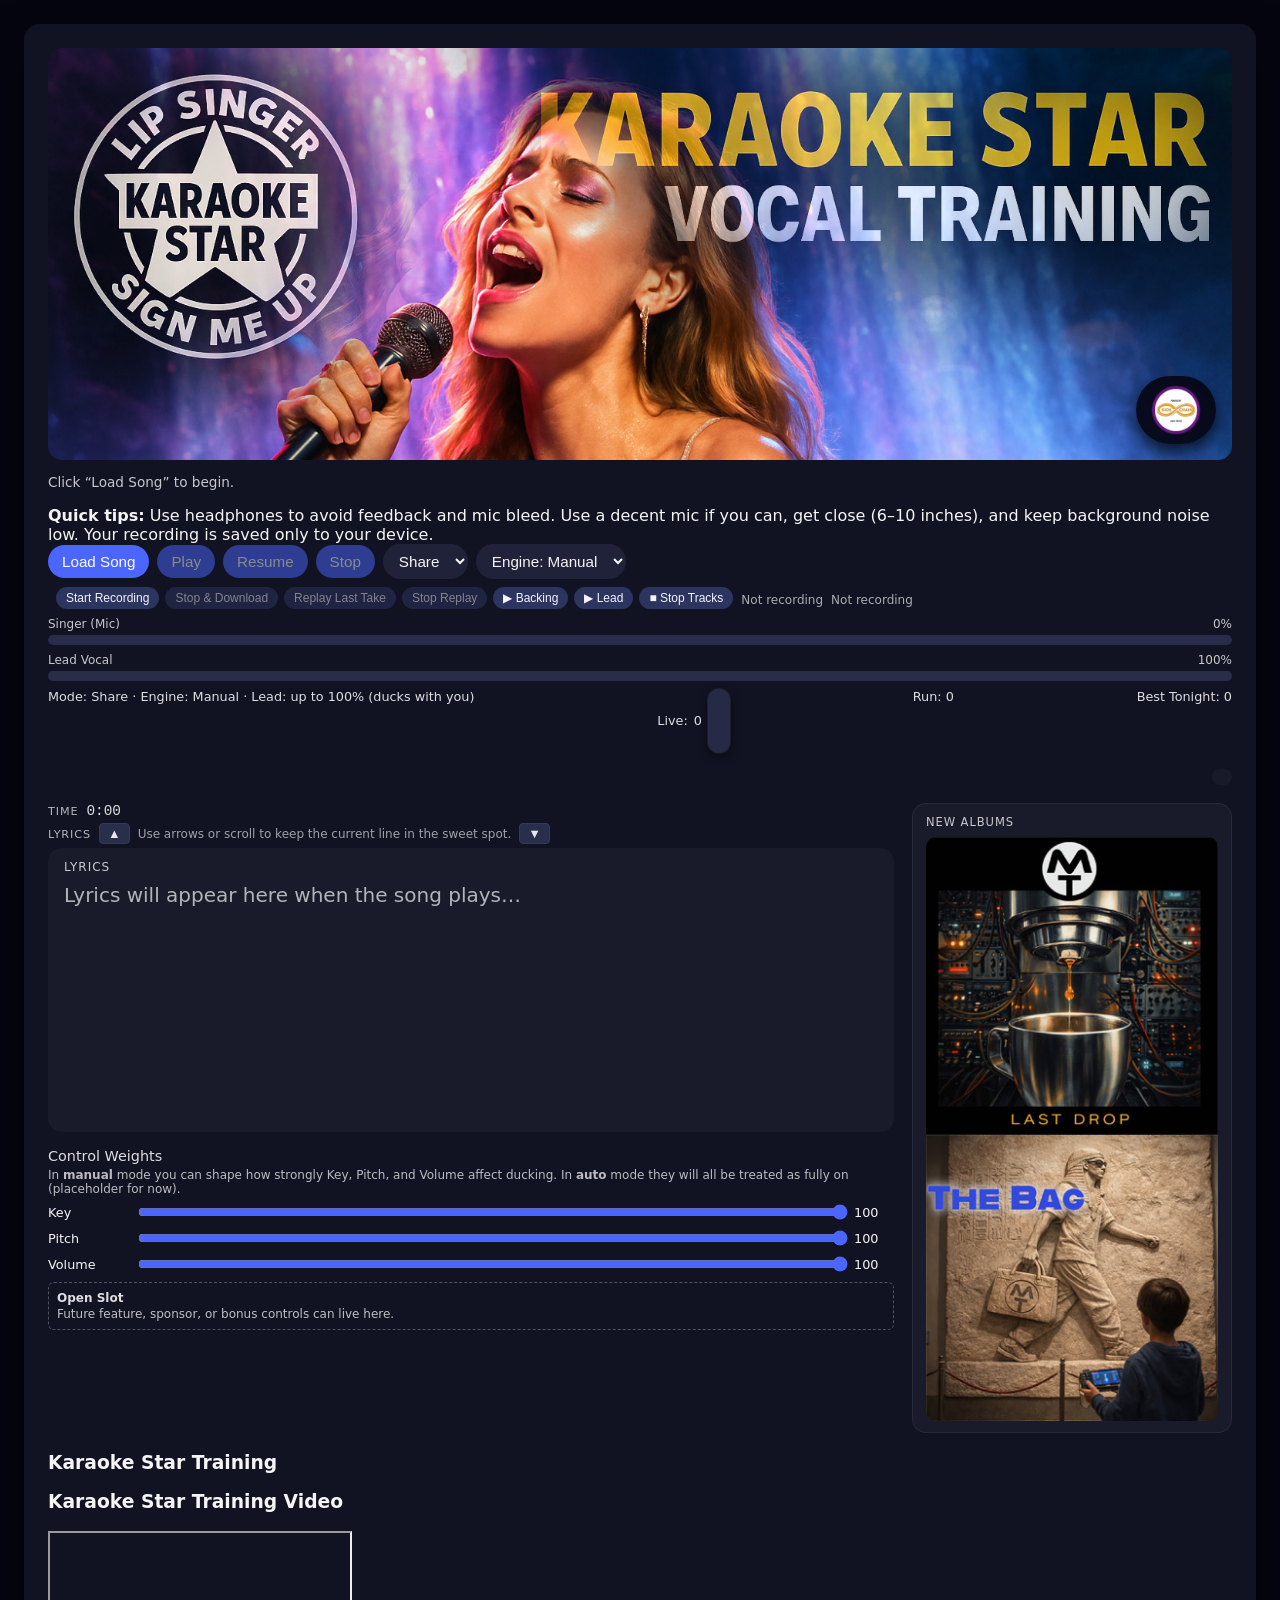
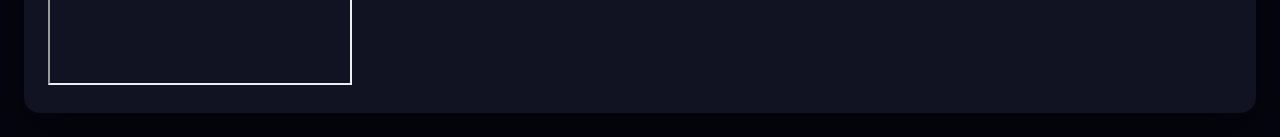
==== index.html @ d7000669 "Change ad label from 'Sponsor' to 'New Albums'" ====
<!DOCTYPE html>
<html lang="en">
<head>
  <meta charset="UTF-8" />
  <title>Karaoke Star – Full Build (Karaoke Star)</title>
  <meta name="viewport" content="width=device-width, initial-scale=1" />
  <style>
    body {
      font-family: system-ui, -apple-system, BlinkMacSystemFont, sans-serif;
      background: #050510;
      color: #f5f5f5;
      display: flex;
      justify-content: center;
      align-items: flex-start;
      min-height: 100vh;
      margin: 0;
      padding: 24px;
    }
    
    #app {
      width: 100%;
      max-width: 1200px;
      margin: 0 auto;
      background: #111322;
      border-radius: 16px;
      padding: 24px;
      box-shadow: 0 20px 40px rgba(0,0,0,0.5);
    }
    
    h1 {
      margin-top: 0;
      font-size: 1.6rem;
    }
    .controls {
      display: flex;
      flex-wrap: wrap;
      gap: 8px;
      align-items: center;
      font-size: 0.8rem;
      margin-bottom: 6px;
    }
    button, select, input[type="range"] {
      border-radius: 999px;
      border: none;
      font-size: 0.95rem;
    }
    button {
      padding: 8px 14px;
      cursor: pointer;
      background: #4b65ff;
      color: white;
    }
    button[disabled] {
      opacity: 0.5;
      cursor: default;
    }
    select {
      padding: 8px 12px;
      background: #20223a;
      color: #f5f5f5;
      cursor: pointer;
    }
    #status {
      font-size: 0.85rem;
      opacity: 0.8;
      margin-bottom: 16px;
      min-height: 1.2em;
    }
    .meters-grid {
      display: grid;
      grid-template-columns: 1fr;
      gap: 8px;
      margin-top: 8px;
      margin-bottom: 6px;
    }
    .meter-block {
      font-size: 0.8rem;
    }
    .meter-label-row {
      display: flex;
      justify-content: space-between;
      font-size: 0.75rem;
      opacity: 0.8;
    }
    .meter {
      margin-top: 4px;
      background: #2a2d4a;
      border-radius: 999px;
      overflow: hidden;
      height: 10px;
    }
    .meter-fill {
      height: 100%;
      width: 0%;
      background: #30e88f;
      transition: width 0.05s linear;
    }
    .meter-fill.lead {
      background: #ff6fb3;
    }
    .section-title {
      font-size: 0.9rem;
      margin-top: 16px;
      margin-bottom: 4px;
      opacity: 0.9;
    }
    .slider-row {
      display: grid;
      grid-template-columns: 80px 1fr 40px;
      gap: 8px;
      align-items: center;
      font-size: 0.8rem;
      margin-bottom: 6px;
    }
  .placeholder-panel {
      margin-top: 8px;
      padding: 8px;
      border-radius: 6px;
      border: 1px dashed rgba(255,255,255,0.3);
      font-size: 0.75rem;
      opacity: 0.9;
    }
    .placeholder-title {
      font-weight: 600;
      margin-bottom: 2px;
    }
    .placeholder-body {
      opacity: 0.85;
    }

    input[type="range"] {
      width: 100%;
      accent-color: #4b65ff;
    }
    .score-row {
      display: flex;
      justify-content: space-between;
      font-size: 0.8rem;
      margin-top: 8px;
      opacity: 0.9;
      gap: 12px;
      flex-wrap: wrap;
    }
    .track-controls-row {
      display: flex;
      justify-content: flex-end;
      align-items: center;
      gap: 12px;
      margin-bottom: 8px;
      font-size: 0.75rem;
    }

    .score-row span {
      white-space: nowrap;
    }
    .timer-row {
      display: flex;
      align-items: baseline;
      gap: 8px;
      margin-bottom: 4px;
      font-size: 0.8rem;
      opacity: 0.9;
    }
    .timer-label {
      text-transform: uppercase;
      letter-spacing: 0.08em;
      font-size: 0.7rem;
      opacity: 0.8;
    }
    .speed-buttons {
      display: inline-flex;
      gap: 4px;
    }
    .lyrics-arrow-row {
      display: inline-flex;
      align-items: center;
      gap: 8px;
    }
    .lyrics-arrow-btn {
      background: #2c3150;
      border: 1px solid #3a3f63;
      color: #ffffff;
      padding: 2px 8px;
      border-radius: 4px;
      cursor: pointer;
      font-size: 0.8rem;
      line-height: 1.2;
    }
    .lyrics-arrow-btn:hover {
      background: #393f68;
    }
    .lyrics-arrow-hint {
      font-size: 0.75rem;
      opacity: 0.7;
    }

    .speed-btn {
      font-size: 0.7rem;
      padding: 2px 6px;
      border-radius: 999px;
      border: 1px solid #444a66;
      background: #1f2333;
      color: #f5f5f5;
      cursor: pointer;
    }
    .speed-btn.speed-active {
      background: #f5c34d;
      color: #111322;
      border-color: #f5c34d;
    }

    #audioTimer {
      font-family: monospace;
      font-size: 0.9rem;
    }

    .lyrics-ad-row {
      display: grid;
      grid-template-columns: 2.2fr 1fr;
      gap: 16px;
      margin-top: 20px;
    }
    .lyrics-screen {
      background: #191b2a;
      border-radius: 14px;
      padding: 12px 16px;
      min-height: 260px;
      display: flex;
      flex-direction: column;
      justify-content: flex-start;
    }
    .lyrics-label {
      font-size: 0.75rem;
      opacity: 0.8;
      margin-bottom: 6px;
      text-transform: uppercase;
      letter-spacing: 0.08em;
    }
    #lyricsList {
      display: flex;
      flex-direction: column;
      gap: 6px;
      min-height: 180px;
      max-height: 240px;
      overflow-y: auto;
    }
    .lyric-line {
      font-size: 1.25rem;
      line-height: 1.5;
      opacity: 0.85;
      transition: opacity 0.15s ease, transform 0.15s ease;
    }
    
.lyric-line.current {
  font-size: 1.4em; /* stronger enlargement for sweet-spot line */
  font-weight: 700;
}

    .lyric-line.next {
      opacity: 0.8;
    }
    .lyric-line.prev {
      opacity: 0.4;
    }
    

    #sustainFill {
      height: 100%;
      width: 0%;
      background: #30e88f;
      transition: width 0.04s linear;
    }
    .sponsor-box {
      background: #191b2a;
      border-radius: 14px;
      padding: 12px 16px;
      display: flex;
      flex-direction: column;
      justify-content: space-between;
      min-height: 140px;
    }
    .sponsor-label {
      font-size: 0.75rem;
      opacity: 0.8;
      margin-bottom: 6px;
      text-transform: uppercase;
      letter-spacing: 0.08em;
    }
    .sponsor-slot {
      flex: 1;
      border-radius: 10px;
      border: 1px dashed rgba(255,255,255,0.25);
      display: flex;
      align-items: center;
      justify-content: center;
      font-size: 0.8rem;
      opacity: 0.7;
      text-align: center;
      padding: 8px;
    }
    .debug-audio {
      margin-top: 16px;
      padding: 8px 10px;
      border-radius: 10px;
      background: #191b2a;
      font-size: 0.75rem;
      opacity: 0.9;
    }
    .debug-audio audio {
      width: 100%;
      margin-top: 4px;
    }
    @media (max-width: 800px) {
      .lyrics-ad-row {
        grid-template-columns: 1fr;
      }
    }
  
    .header {
      display: flex;
      justify-content: center;
      margin-bottom: 12px;
    }
    .header img {
      max-width: 260px;
      width: 100%;
      height: auto;
      opacity: 0.95;
    }
    .sponsor-slot {
      flex: 1;
      border-radius: 10px;
      border: 1px dashed rgba(255,255,255,0.25);
      display: flex;
      align-items: center;
      justify-content: center;
      padding: 12px;
      text-align: center;
    }
    .sponsor-slot img {
      max-width: 100%;
      max-height: 90px;
      object-fit: contain;
      opacity: 0.9;
    }

  
    .top-banner {
      width: 100%;
      border-radius: 14px;
      overflow: hidden;
      margin-bottom: 14px;
      background: #0c0d18;
    }
    .top-banner img {
      width: 100%;
      height: auto;
      display: block;
    }

    
    .layout {
      display: grid;
      grid-template-columns: minmax(0, 1fr) 320px;
      gap: 18px;
      margin-top: 18px;
      align-items: flex-start;
      width: 100%;
    }
    
    .maincol { min-width: 0; }
    .adcol {
      display: flex;
      flex-direction: column;
      gap: 14px;
    }
    .adbox {
      background: #191b2a;
      border-radius: 14px;
      padding: 12px 14px;
      box-shadow: inset 0 0 0 1px rgba(255,255,255,0.06);
    }
    .adlabel {
      font-size: 0.72rem;
      opacity: 0.8;
      margin-bottom: 8px;
      text-transform: uppercase;
      letter-spacing: 0.08em;
    }
    .adbox img {
      width: 100%;
      height: auto;
      display: block;
      border-radius: 10px;
      opacity: 0.95;
    }
    .adplaceholder {
      height: 540px;
      border-radius: 10px;
      border: 1px dashed rgba(255,255,255,0.22);
      display: flex;
      align-items: center;
      justify-content: center;
      text-align: center;
      font-size: 0.9rem;
      opacity: 0.7;
      line-height: 1.3;
    }
    .ad-top img {
      max-height: 170px;
      object-fit: contain;
    }

    .bottom-ad {
      margin-top: 14px;
      background: #191b2a;
      border-radius: 14px;
      padding: 12px 14px;
      box-shadow: inset 0 0 0 1px rgba(255,255,255,0.06);
    }
    .adleaderboard {
      width: 100%;
      max-width: 728px;
      height: 90px;
      border-radius: 10px;
      border: 1px dashed rgba(255,255,255,0.22);
      display: flex;
      align-items: center;
      justify-content: center;
      margin: 0 auto;
      font-size: 0.95rem;
      opacity: 0.7;
    }

    @media (max-width: 900px) {
      
    .layout {
      display: grid;
      grid-template-columns: minmax(0, 1fr) 320px;
      gap: 18px;
      margin-top: 18px;
      align-items: flex-start;
      width: 100%;
    }
    
      .adplaceholder { height: 250px; }
    }

  
    .top-banner {
      position: relative;
      width: 100%;
      border-radius: 14px;
      overflow: hidden;
      margin-bottom: 14px;
      background: #0c0d18;
    }
    .top-banner img {
      width: 100%;
      height: auto;
      display: block;
    }
    .banner-badge {
      position: absolute;
      right: 16px;
      bottom: 16px;
      padding: 8px 14px;
      border-radius: 999px;
      background: rgba(5,5,16,0.9);
      box-shadow: 0 8px 18px rgba(0,0,0,0.7);
      transform: translateY(0);
    }
    .banner-badge img {
      height: 52px;
      width: auto;
      display: block;
    }

    .layout {
      display: grid;
      grid-template-columns: minmax(0, 1fr) 320px;
      gap: 18px;
      margin-top: 18px;
      align-items: flex-start;
      width: 100%;
    }
    .maincol {
      min-width: 0;
    }
    .adcol {
      display: flex;
      flex-direction: column;
      gap: 14px;
    }
    .adbox {
      background: #191b2a;
      border-radius: 14px;
      padding: 12px 14px;
      box-shadow: inset 0 0 0 1px rgba(255,255,255,0.06);
    }
    .adlabel {
      font-size: 0.72rem;
      opacity: 0.8;
      margin-bottom: 8px;
      text-transform: uppercase;
      letter-spacing: 0.08em;
    }
    .adplaceholder {
      height: 540px;
      border-radius: 10px;
      border: 1px dashed rgba(255,255,255,0.22);
      display: flex;
      align-items: center;
      justify-content: center;
      text-align: center;
      font-size: 0.9rem;
      opacity: 0.7;
      line-height: 1.3;
    }
    @media (max-width: 900px) {
      .layout {
        grid-template-columns: 1fr;
      }
      .adplaceholder {
        height: 250px;
      }
    }

    .score-meter-block {
      margin-top: 6px;
    }
    .score-meter-block .meter {
      margin-top: 4px;
    }

  
    
    .live-score-wrap {
      display: inline-flex;
      align-items: center;
      gap: 6px;
    }
    .live-meter {
      display: inline-flex;
      align-items: flex-end;
      justify-content: center;
      width: 22px;
      height: 64px;
      border-radius: 999px;
      background: #2a2d4a;
      overflow: hidden;
      box-shadow: 0 0 0 1px rgba(255,255,255,0.08), 0 4px 10px rgba(0,0,0,0.6);
    }
    .live-meter #liveMeterFill {
      display: block;
      width: 100%;
      height: 0%;
      background: #30e88f;
      transition: height 0.08s linear, background-color 0.1s linear;
    }

  
    .record-controls {
      margin-top: 10px;
      padding-top: 8px;
      border-top: 1px solid rgba(255,255,255,0.1);
      font-size: 0.8rem;
    }
    .record-label {
      text-transform: uppercase;
      letter-spacing: 0.08em;
      opacity: 0.8;
      margin-bottom: 4px;
    }
    .record-buttons {
      display: flex;
      gap: 8px;
      margin-bottom: 4px;
    }
    .record-buttons button {
      font-size: 0.78rem;
      padding: 4px 10px;
      border-radius: 999px;
      border: none;
      cursor: pointer;
      background: #2b3560;
      color: #f4f4ff;
    }
    .record-buttons button[disabled] {
      opacity: 0.5;
      cursor: default;
    }
    .record-status {
      opacity: 0.8;
      font-size: 0.75rem;
    }
    .record-status-row {
      margin-top: 4px;
      font-size: 0.75rem;
      opacity: 0.85;
    }


  
    .record-inline {
      display: inline-flex;
      align-items: center;
      gap: 6px;
      margin-left: 8px;
    }
  .track-play-buttons {
      display: flex;
      justify-content: flex-start;
      gap: 8px;
      margin-top: 4px;
      margin-bottom: 4px;
      font-size: 0.8rem;
    }

    .record-inline button {
      font-size: 0.75rem;
      padding: 4px 10px;
      border-radius: 999px;
      border: none;
      cursor: pointer;
      background: #2b3560;
      color: #f4f4ff;
    }
    .record-inline button[disabled] {
      opacity: 0.5;
      cursor: default;
    }
    .record-status {
      opacity: 0.8;
      font-size: 0.75rem;
    }

  </style>
</head>
<body>
  <div id="app">
    <div class="top-banner">
  <img src="ks-app-banner.jpg" alt="Karaoke Star Vocal Training" />
  <div class="banner-badge">
    <img src="sidechain-logo2.png" alt="Powered by Side-Chain" />
  </div>
</div>

    <div id="status">Click “Load Song” to begin.</div>
    <div class="tips-inline">
      <strong>Quick tips:</strong>
      <span>Use headphones to avoid feedback and mic bleed. Use a decent mic if you can, get close (6–10 inches), and keep background noise low. Your recording is saved only to your device.</span>
    </div>


    <div class="controls">
      <button id="loadBtn">Load Song</button>
      <button id="playBtn" disabled>Play</button>
      <button id="resumeBtn" disabled>Resume</button>
      <button id="stopBtn" disabled>Stop</button>

      <select id="modeSelect">
        <option value="share">Share</option>
        <option value="assist">Assist</option>
        <option value="ghost">Ghost</option>
      </select>

      <select id="engineSelect">
        <option value="manual">Engine: Manual</option>
        <option value="auto">Engine: Auto</option>
      </select>

              <div class="record-inline">
      <button id="recordBtn">Start Recording</button>
      <button id="stopRecordBtn" disabled>Stop &amp; Download</button>
      <button id="replayBtn" disabled>Replay Last Take</button>
      <button id="stopReplayBtn" disabled>Stop Replay</button>
      <button type="button" id="playBackingBtn" onclick="var a=document.getElementById('backingAudio'); if(a){a.currentTime=0; a.play();}">▶ Backing</button>
      <button type="button" id="playGuideBtn" onclick="var a=document.getElementById('guideAudio'); if(a){a.currentTime=0; a.play();}">▶ Lead</button>
      <button type="button" id="stopTracksBtn" onclick="var b=document.getElementById('backingAudio'); var g=document.getElementById('guideAudio'); if(b){b.pause();} if(g){g.pause();}">■ Stop Tracks</button>
    </div>
    <div class="record-status-row">
      <span id="recordStatus" class="record-status">Not recording</span>
    </div>
    <div class="record-status-row">
      <span id="recordStatus" class="record-status">Not recording</span>
    </div>
    </div>

    <div class="meters-grid">
      <div class="meter-block">
        <div class="meter-label-row">
          <span>Singer (Mic)</span>
          <span id="micLabelVal">0%</span>
        </div>
        <div class="meter">
          <div id="micMeter" class="meter-fill"></div>
        </div>
      </div>
      <div class="meter-block">
        <div class="meter-label-row">
          <span>Lead Vocal</span>
          <span id="leadLabelVal">100%</span>
        </div>
        <div class="meter">
          <div id="leadMeter" class="meter-fill lead"></div>
        </div>
      </div>
    </div>

    <div class="score-row">
      <span id="modeLabel">Mode: Share · Engine: Manual</span>
      <span class="live-score-wrap">
        Live: <span id="scoreVal">0</span>
        <span class="live-meter">
          <span id="liveMeterFill"></span>
        </span>
      </span>
      <span>Run: <span id="runScoreVal">0</span></span>
      <span>Best Tonight: <span id="bestScoreVal">0</span></span>
    </div>
    <div class="track-controls-row">
      <div class="debug-audio">
            <audio id="backingAudio" src="1 Instrumental.mp3?v=ks1" controls style="display:none;"></audio>
            <audio id="guideAudio" src="0 Lead Vocals.mp3?v=ks1" controls style="display:none;"></audio>
          </div>
    </div>


    
<div class="layout">
  <div class="maincol">
    
    <div class="timer-row">
      <span class="timer-label">Time</span>
      <span id="audioTimer">0:00</span>
    </div>
    <div class="timer-row">
      <span class="timer-label">Lyrics</span>
      <div class="lyrics-arrow-row">
        <button type="button" id="lyricsUpBtn" class="lyrics-arrow-btn">▲</button>
        <span class="lyrics-arrow-hint">Use arrows or scroll to keep the current line in the sweet spot.</span>
        <button type="button" id="lyricsDownBtn" class="lyrics-arrow-btn">▼</button>
      </div>
    </div>
    <div class="lyrics-screen">
      <div class="lyrics-label">Lyrics</div>
      <div id="lyricsList">
        <div class="lyric-line" style="opacity:0.7;">Lyrics will appear here when the song plays…</div>
      </div>
      <div class="sustain-bar"><div id="sustainFill"></div></div>
    </div>

    <div class="section-title">Control Weights</div>
    <div style="font-size:0.75rem; opacity:0.75; margin-bottom:6px;">
      In <strong>manual</strong> mode you can shape how strongly Key, Pitch, and Volume affect ducking.
      In <strong>auto</strong> mode they will all be treated as fully on (placeholder for now).
    </div>

    <div class="slider-row">
      <span>Key</span>
      <input id="keySlider" type="range" min="0" max="100" value="100" />
      <span id="keyVal">100</span>
    </div>
    <div class="slider-row">
      <span>Pitch</span>
      <input id="pitchSlider" type="range" min="0" max="100" value="100" />
      <span id="pitchVal">100</span>
    </div>
    <div class="slider-row">
      <span>Volume</span>
      <input id="volSlider" type="range" min="0" max="100" value="100" />
      <span id="volVal">100</span>
    </div>

    <div class="placeholder-panel">
      <div class="placeholder-title">Open Slot</div>
      <div class="placeholder-body">Future feature, sponsor, or bonus controls can live here.</div>
    </div>


  </div>

  <aside class="adcol">
  <div class="adbox ad-right">
    <div class="adlabel">New Albums</div>
    <img src="side bar ad.jpg" alt="Sponsor Ad" />
  </div>
</aside>

</div>
<div id="bottomAdArea" class="bottom-panel">
  <h3 class="panel-title">Karaoke Star Training</h3>

  <div id="bottomAdArea" class="bottom-panel">
  <h3 class="panel-title">Karaoke Star Training Video</h3>

<div class="video-frame">
  <iframe
    src="https://www.youtube.com/embed/yG9wva7HXNk?rel=0"
    title="Karaoke Star Training Video"
    allow="accelerometer; autoplay; clipboard-write; encrypted-media; gyroscope; picture-in-picture; web-share"
    referrerpolicy="strict-origin-when-cross-origin"
    allowfullscreen>
  </iframe>
</div>
  </div>
</div>

</div>



  </div>

  <script src="app.js"></script>
</body>
</html>
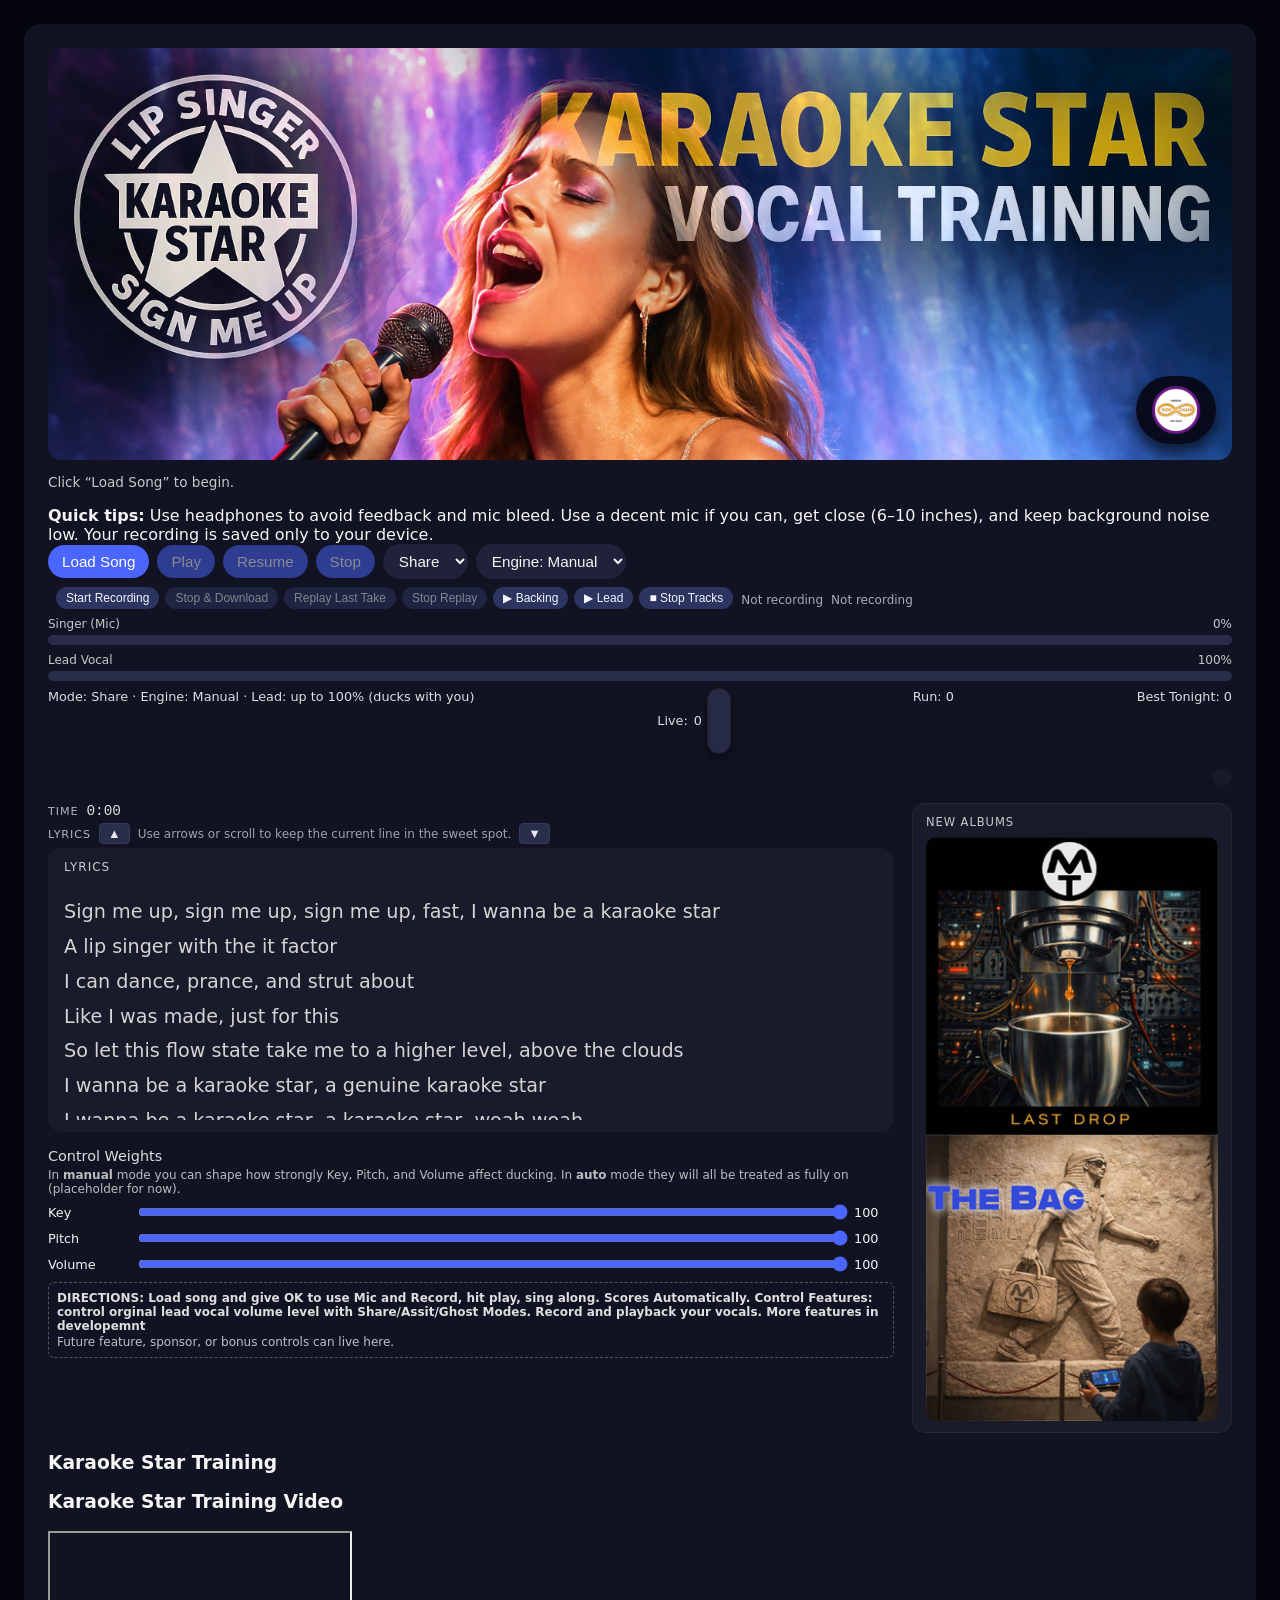
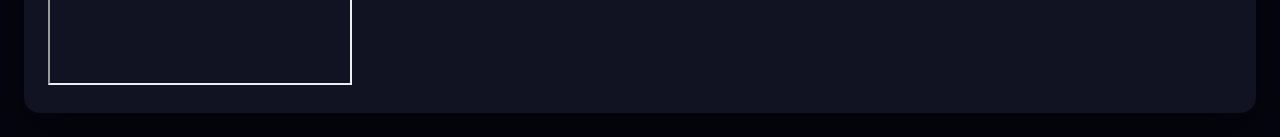
==== commit d8af4273: "Update placeholder title with detailed instructions" ====
--- a/index.html
+++ b/index.html
@@ -774,7 +774,7 @@
     </div>
 
     <div class="placeholder-panel">
-      <div class="placeholder-title">Open Slot</div>
+      <div class="placeholder-title">DIRECTIONS: Load song and give OK to use Mic and Record, hit play, sing along. Scores Automatically. Control Features: control orginal lead vocal volume level with Share/Assit/Ghost Modes. Record and playback your vocals. More features in developemnt </div>
       <div class="placeholder-body">Future feature, sponsor, or bonus controls can live here.</div>
     </div>
 
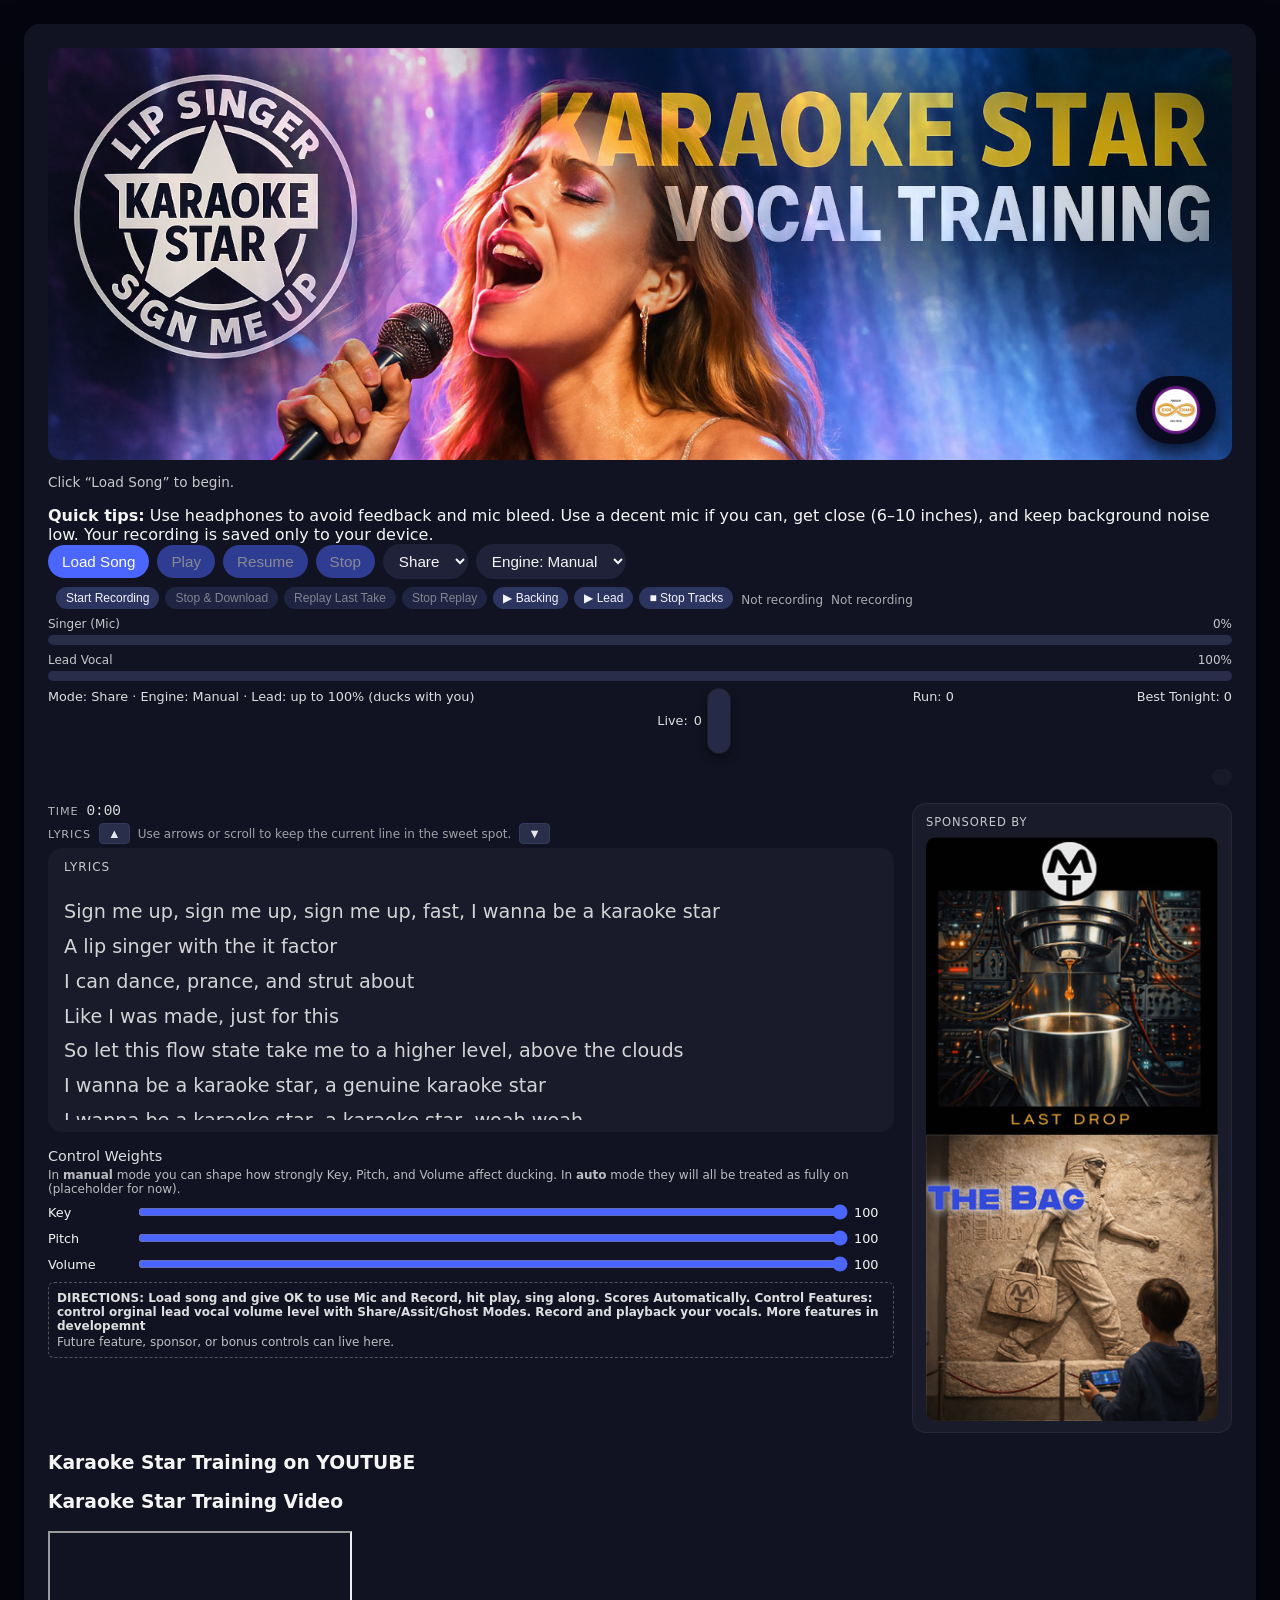
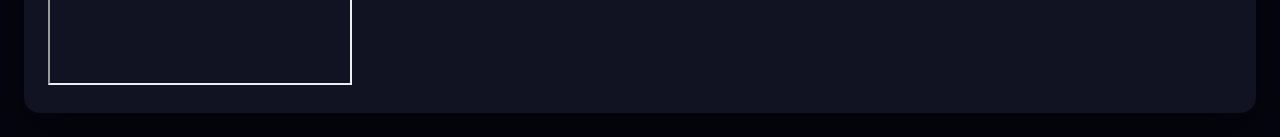
==== commit 93339327: "Update ad label and panel title in index.html" ====
--- a/index.html
+++ b/index.html
@@ -783,14 +783,14 @@
 
   <aside class="adcol">
   <div class="adbox ad-right">
-    <div class="adlabel">New Albums</div>
+    <div class="adlabel">SPONSORED BY</div>
     <img src="side bar ad.jpg" alt="Sponsor Ad" />
   </div>
 </aside>
 
 </div>
 <div id="bottomAdArea" class="bottom-panel">
-  <h3 class="panel-title">Karaoke Star Training</h3>
+  <h3 class="panel-title">Karaoke Star Training on YOUTUBE</h3>
 
   <div id="bottomAdArea" class="bottom-panel">
   <h3 class="panel-title">Karaoke Star Training Video</h3>
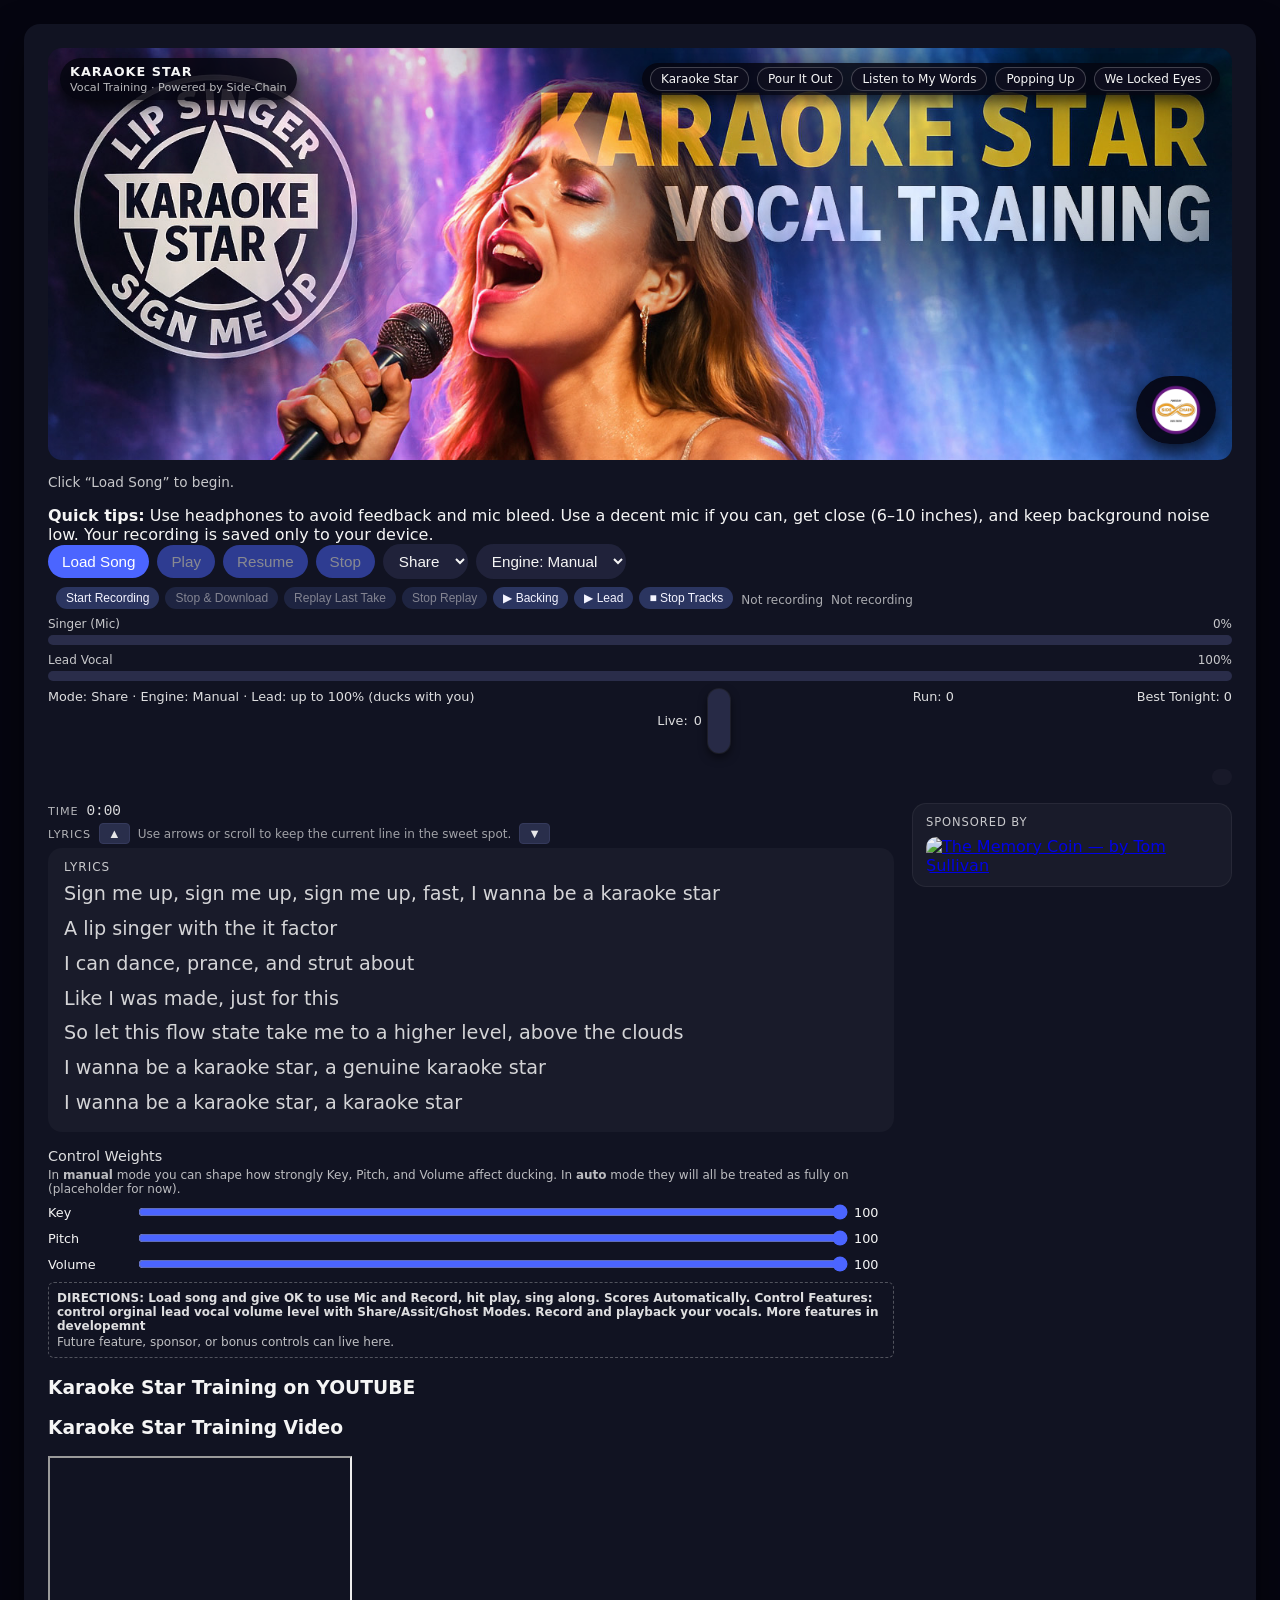
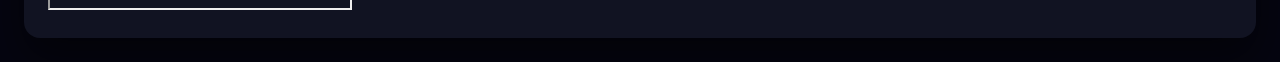
==== commit d62128d4: "Replace sidebar ad image with a link to Amazon" ====
--- a/index.html
+++ b/index.html
@@ -784,7 +784,18 @@
   <aside class="adcol">
   <div class="adbox ad-right">
     <div class="adlabel">SPONSORED BY</div>
-    <img src="side bar ad.jpg" alt="Sponsor Ad" />
+    <a
+  class="ks-side-ad"
+  href="https://www.amazon.com/Memory-Coin-Tom-Sullivan/dp/B0C9S7P6GG/ref=sr_1_1?crid=38XDJUH2N9OTW&dib=eyJ2IjoiMSJ9.-L8wD9fhIXTiihJiYsI1rw.ON3FMla7JakoX275145_N2HysDHoFah-qk6hAaNQyiE&dib_tag=se&keywords=the+memory+coin+by+tom+sullivan&qid=1767472836&sprefix=the+memory+coin+by+tom+sullivan%2Caps%2C197&sr=8-1&updatePaymentsPortalPreferenceSuccess=true"
+  target="_blank"
+  rel="noopener noreferrer"
+>
+  <img
+    src="ammemcoin.jpg"
+    alt="The Memory Coin — by Tom Sullivan"
+  >
+</a>
+
   </div>
 </aside>
 
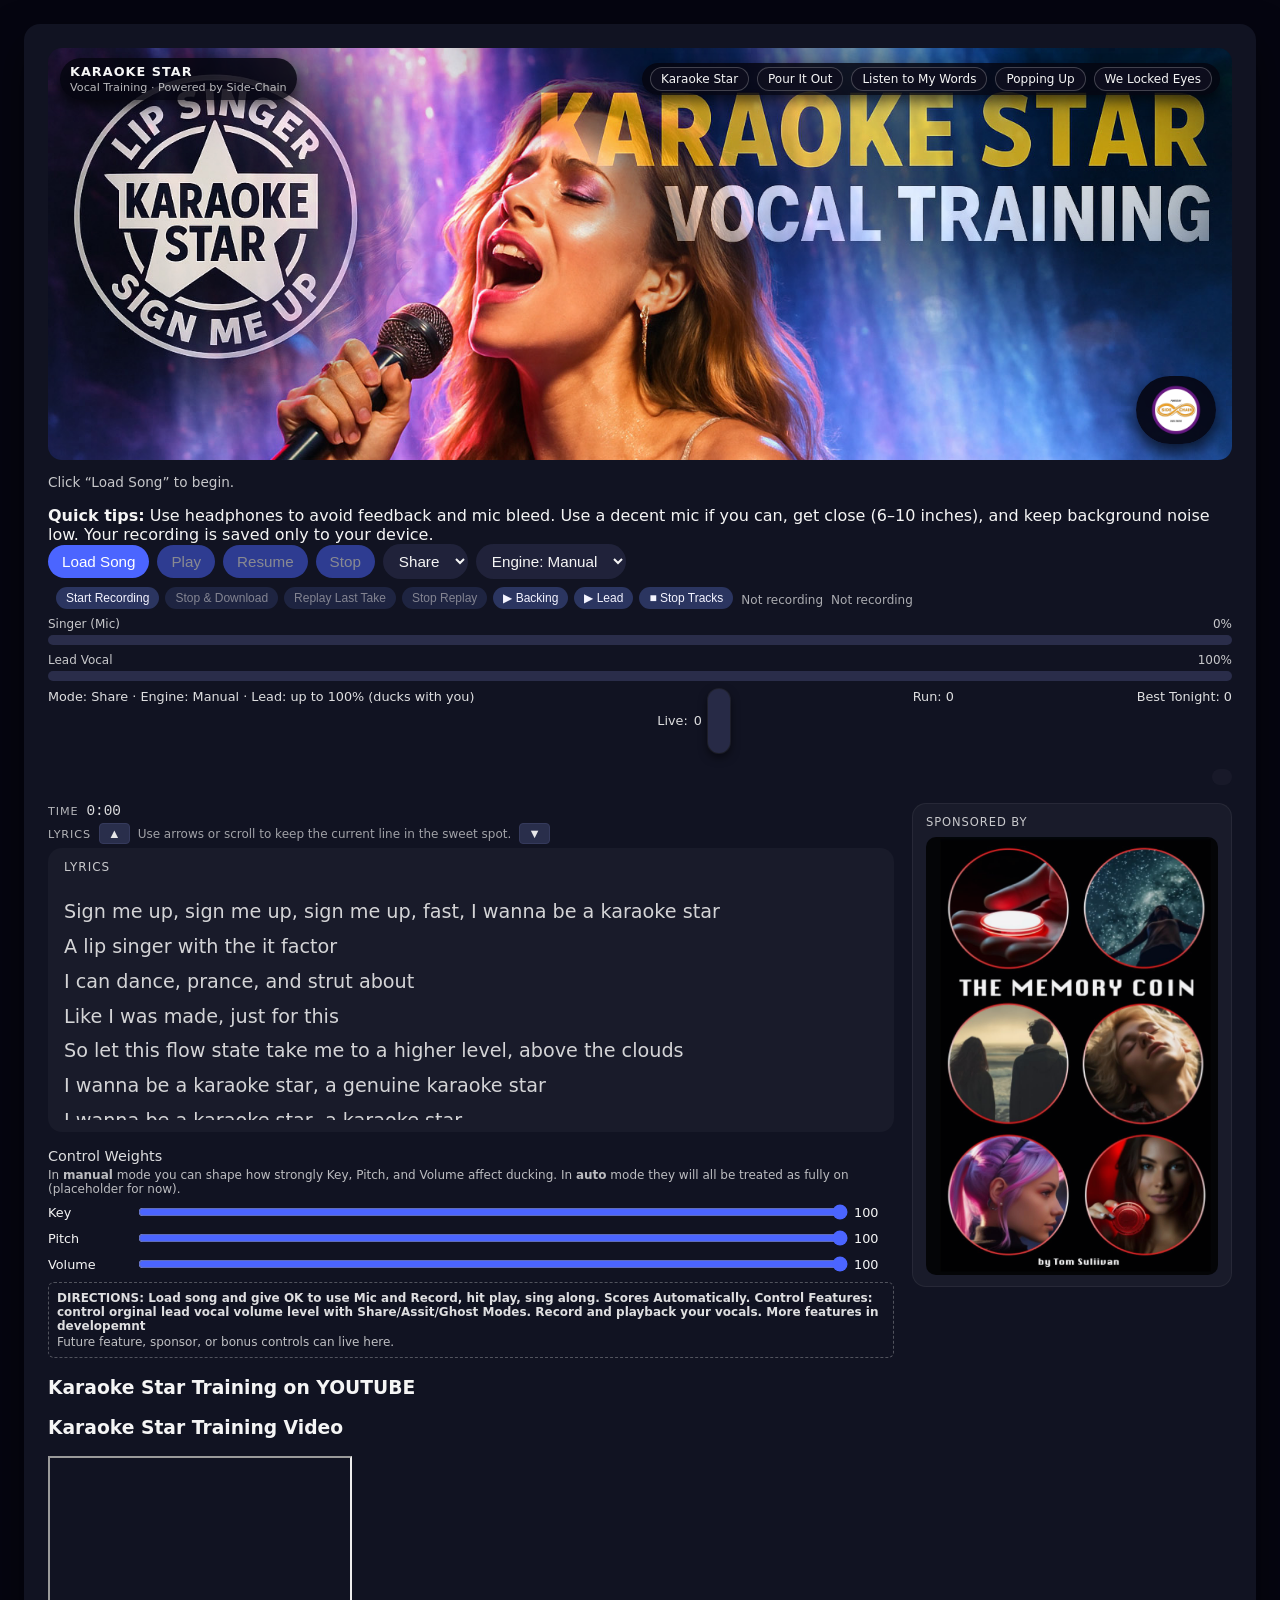
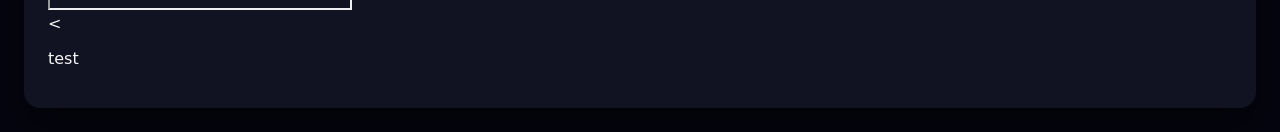
==== commit 60ff5537: "Update index.html" ====
--- a/index.html
+++ b/index.html
@@ -814,7 +814,8 @@
     referrerpolicy="strict-origin-when-cross-origin"
     allowfullscreen>
   </iframe>
-</div>
+</div><<p>test</p>
+
   </div>
 </div>
 
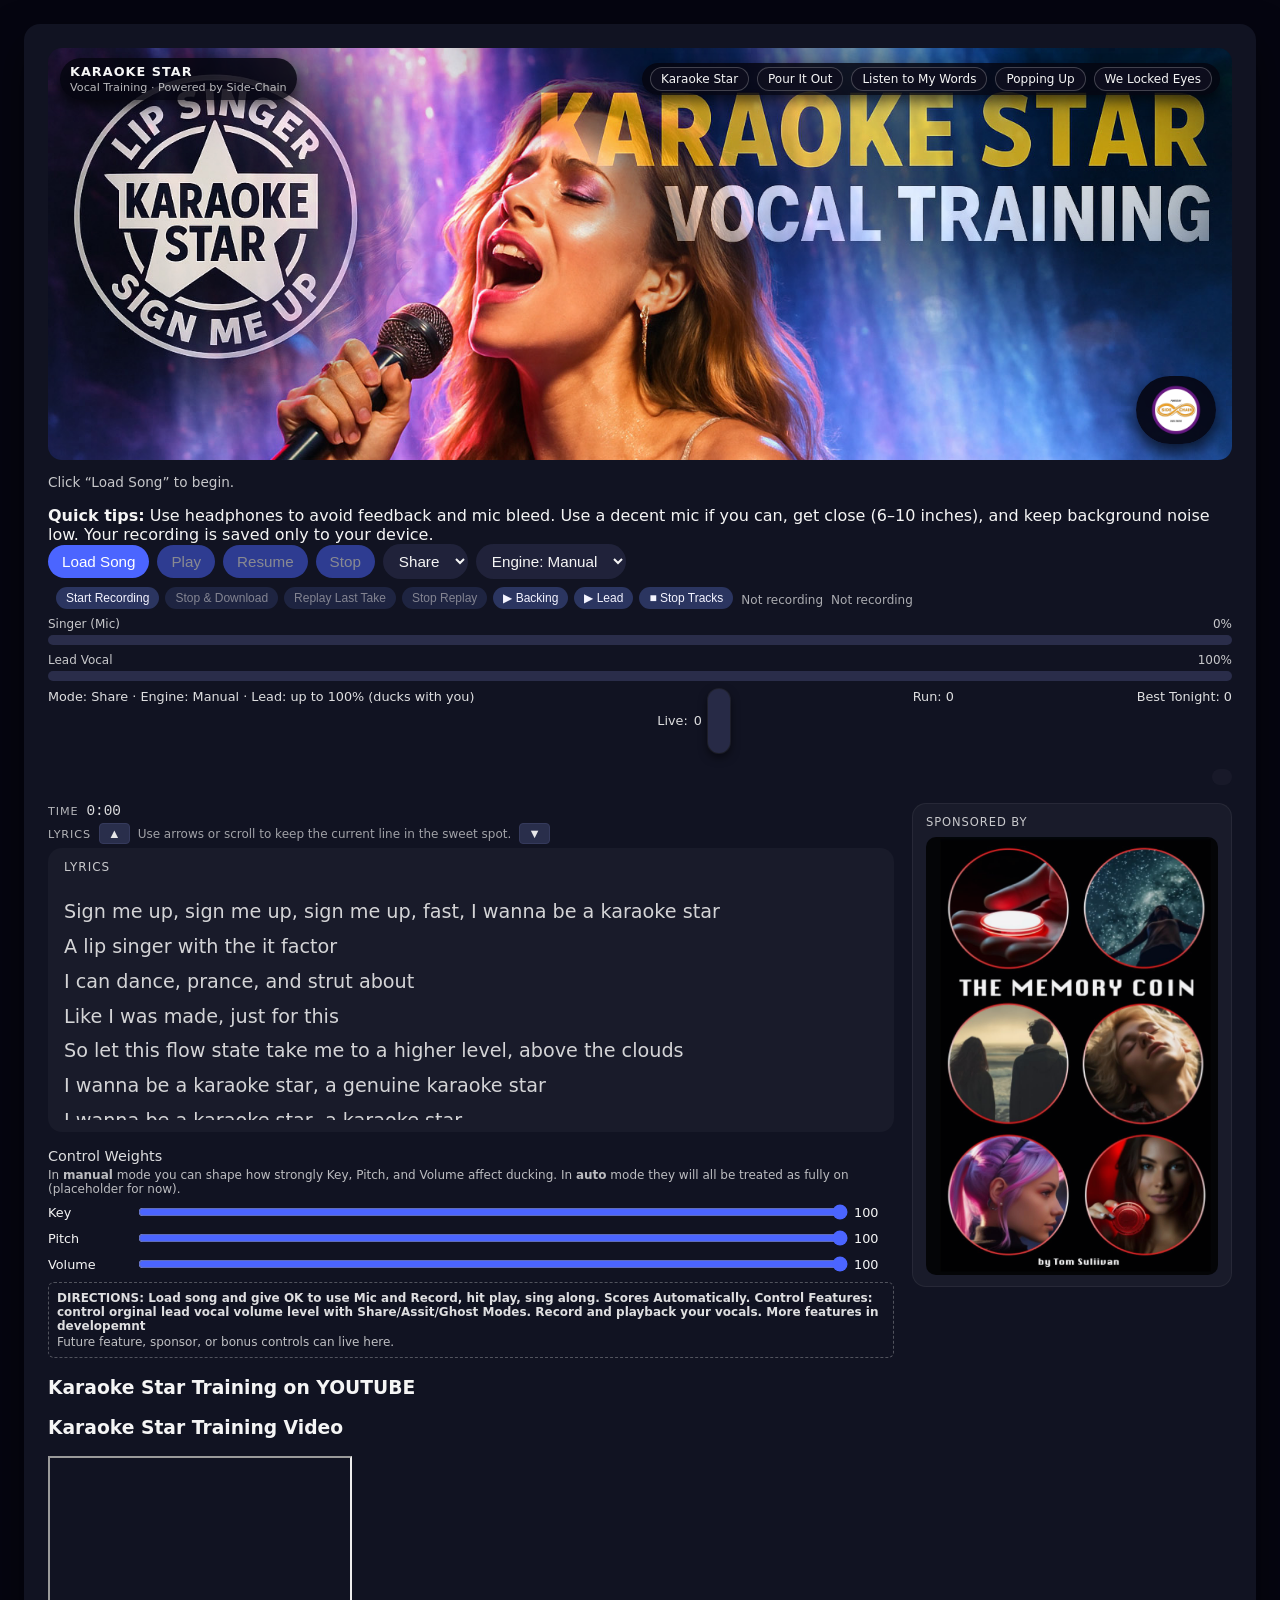
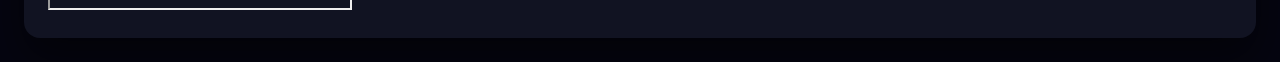
==== commit 3e84d6c0: "Update index.html" ====
--- a/index.html
+++ b/index.html
@@ -814,7 +814,7 @@
     referrerpolicy="strict-origin-when-cross-origin"
     allowfullscreen>
   </iframe>
-</div><<p>test</p>
+</div>
 
   </div>
 </div>
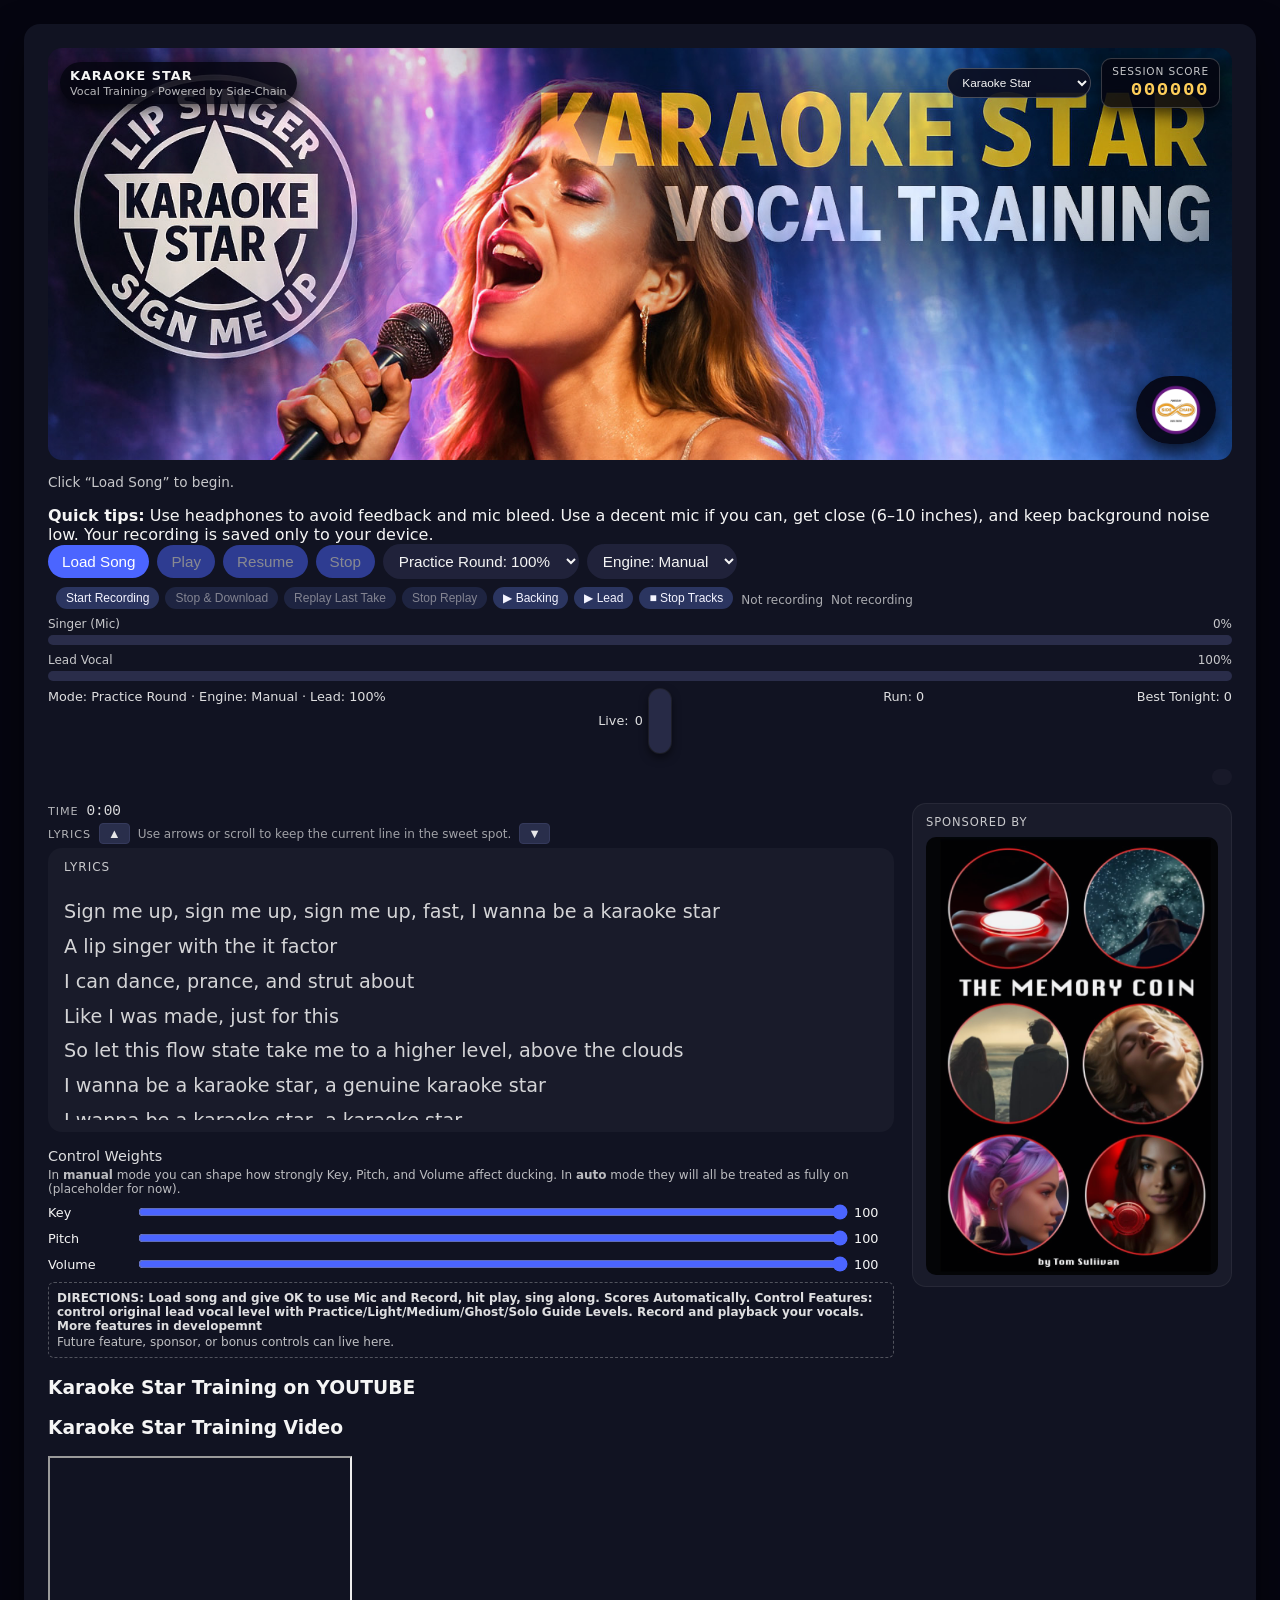
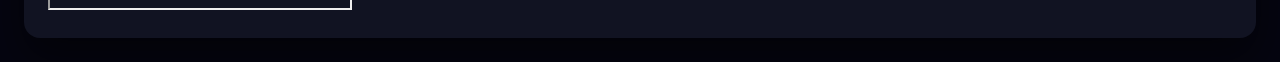
==== commit 4b28f63e: "Upgrade Karaoke Star guide levels, banner nav, and WAV recording" ====
--- a/index.html
+++ b/index.html
@@ -660,9 +660,11 @@
       <button id="stopBtn" disabled>Stop</button>
 
       <select id="modeSelect">
-        <option value="share">Share</option>
-        <option value="assist">Assist</option>
-        <option value="ghost">Ghost</option>
+        <option value="practice">Practice Round: 100%</option>
+        <option value="light">Light Guide: -20%</option>
+        <option value="medium">Medium Drop: -40%</option>
+        <option value="ghost">Ghost Mode: -80%</option>
+        <option value="solo">Solo Star: -100%</option>
       </select>
 
       <select id="engineSelect">
@@ -774,7 +776,7 @@
     </div>
 
     <div class="placeholder-panel">
-      <div class="placeholder-title">DIRECTIONS: Load song and give OK to use Mic and Record, hit play, sing along. Scores Automatically. Control Features: control orginal lead vocal volume level with Share/Assit/Ghost Modes. Record and playback your vocals. More features in developemnt </div>
+      <div class="placeholder-title">DIRECTIONS: Load song and give OK to use Mic and Record, hit play, sing along. Scores Automatically. Control Features: control original lead vocal level with Practice/Light/Medium/Ghost/Solo Guide Levels. Record and playback your vocals. More features in developemnt </div>
       <div class="placeholder-body">Future feature, sponsor, or bonus controls can live here.</div>
     </div>
 
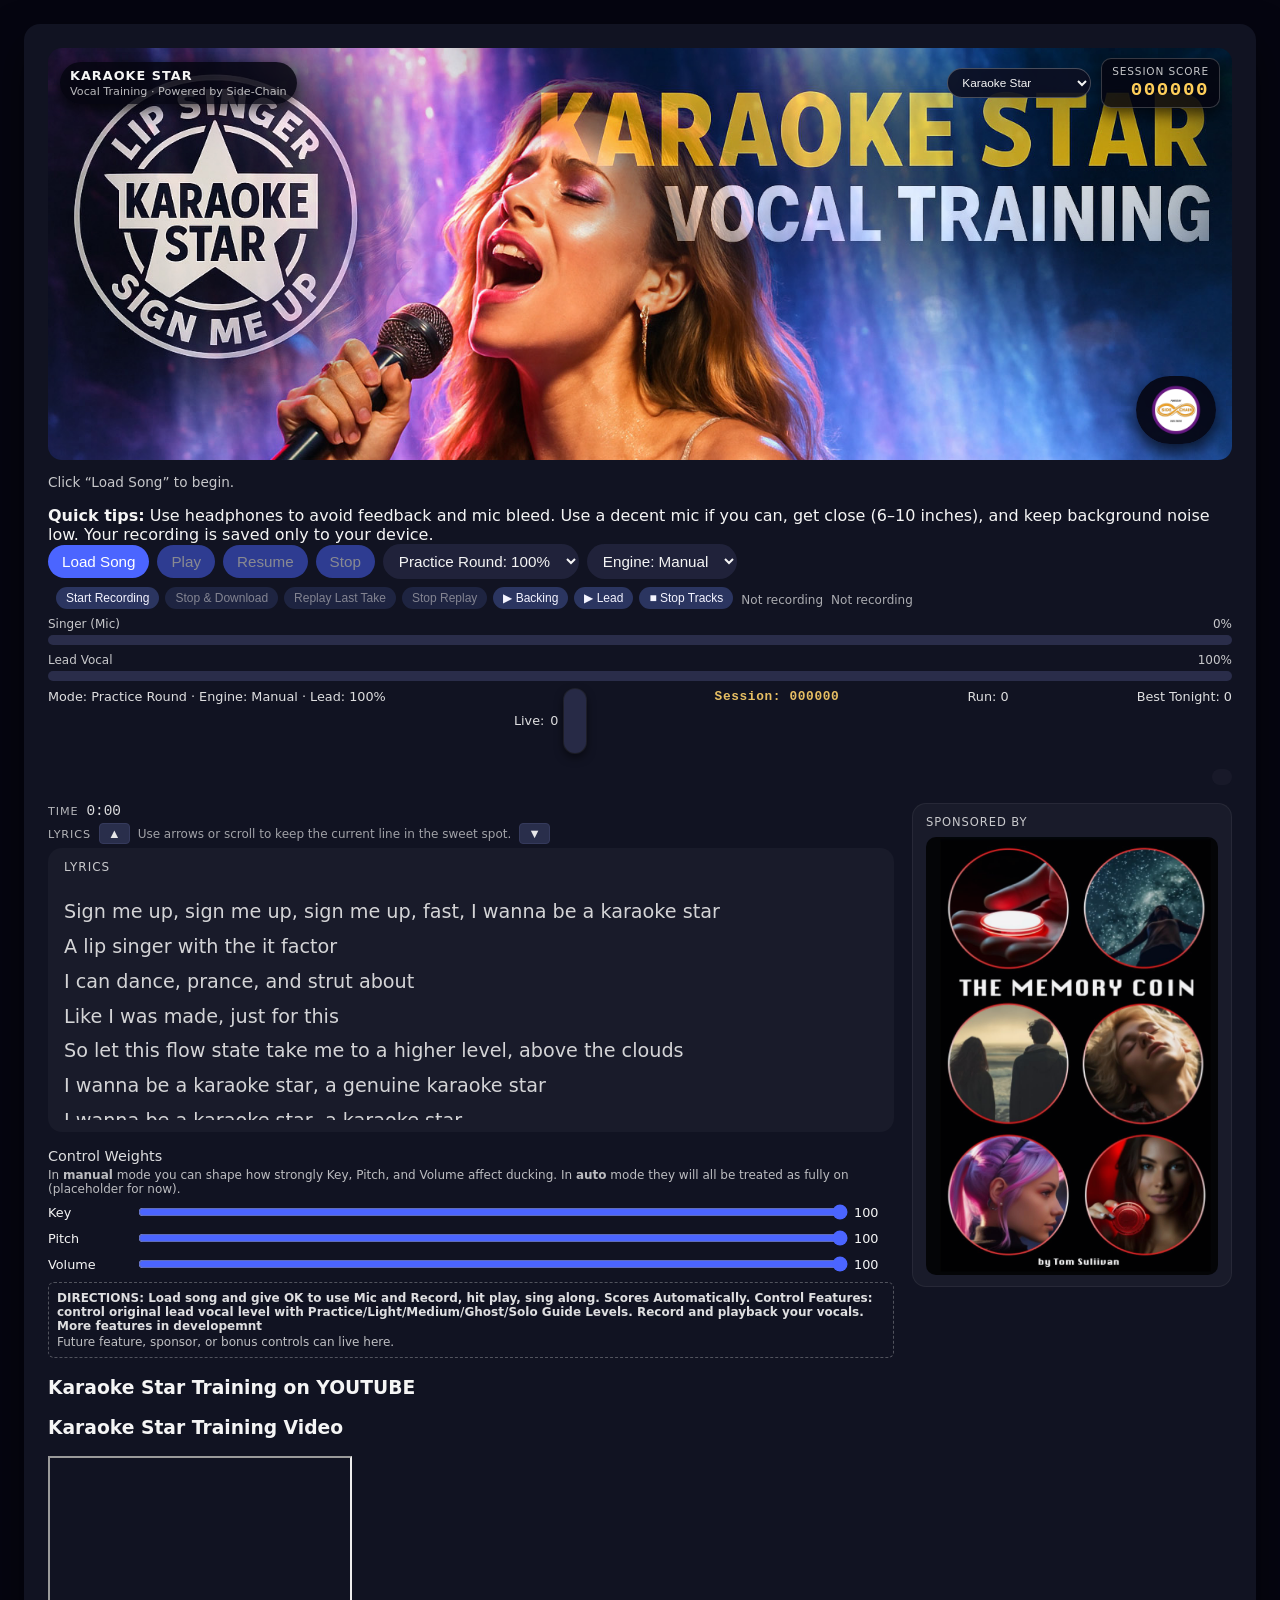
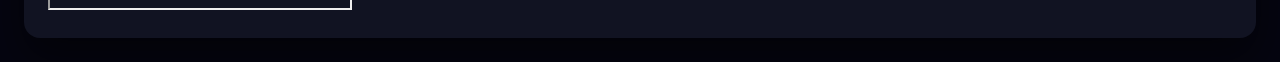
==== commit af5ffaaf: "Unify banner song selector across karaoke song pages" ====
--- a/index.html
+++ b/index.html
@@ -152,6 +152,12 @@
 
     .score-row span {
       white-space: nowrap;
+    }
+    .session-score-mini {
+      font-family: "Courier New", monospace;
+      color: #ffd26b;
+      font-weight: 700;
+      letter-spacing: 0.05em;
     }
     .timer-row {
       display: flex;
@@ -718,6 +724,7 @@
           <span id="liveMeterFill"></span>
         </span>
       </span>
+      <span class="session-score-mini">Session: <span id="sessionScoreDigits">000000</span></span>
       <span>Run: <span id="runScoreVal">0</span></span>
       <span>Best Tonight: <span id="bestScoreVal">0</span></span>
     </div>
